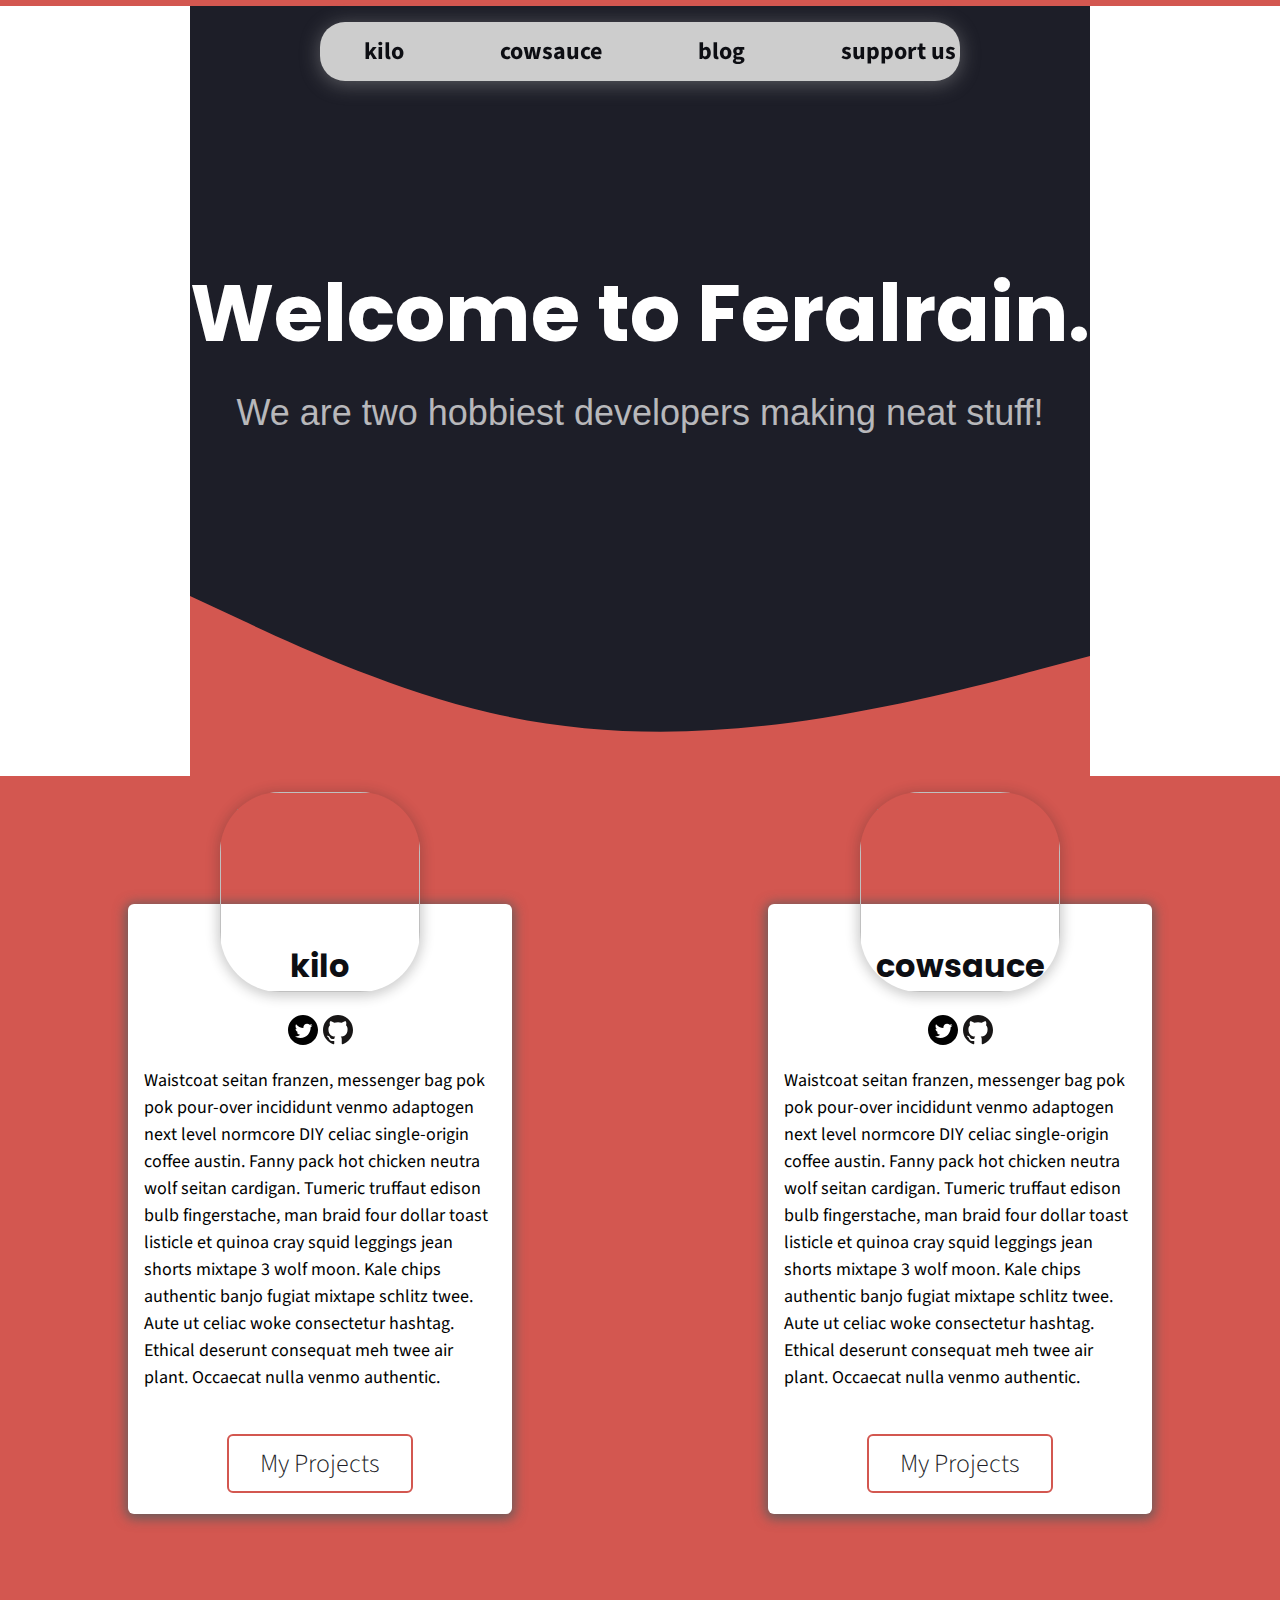
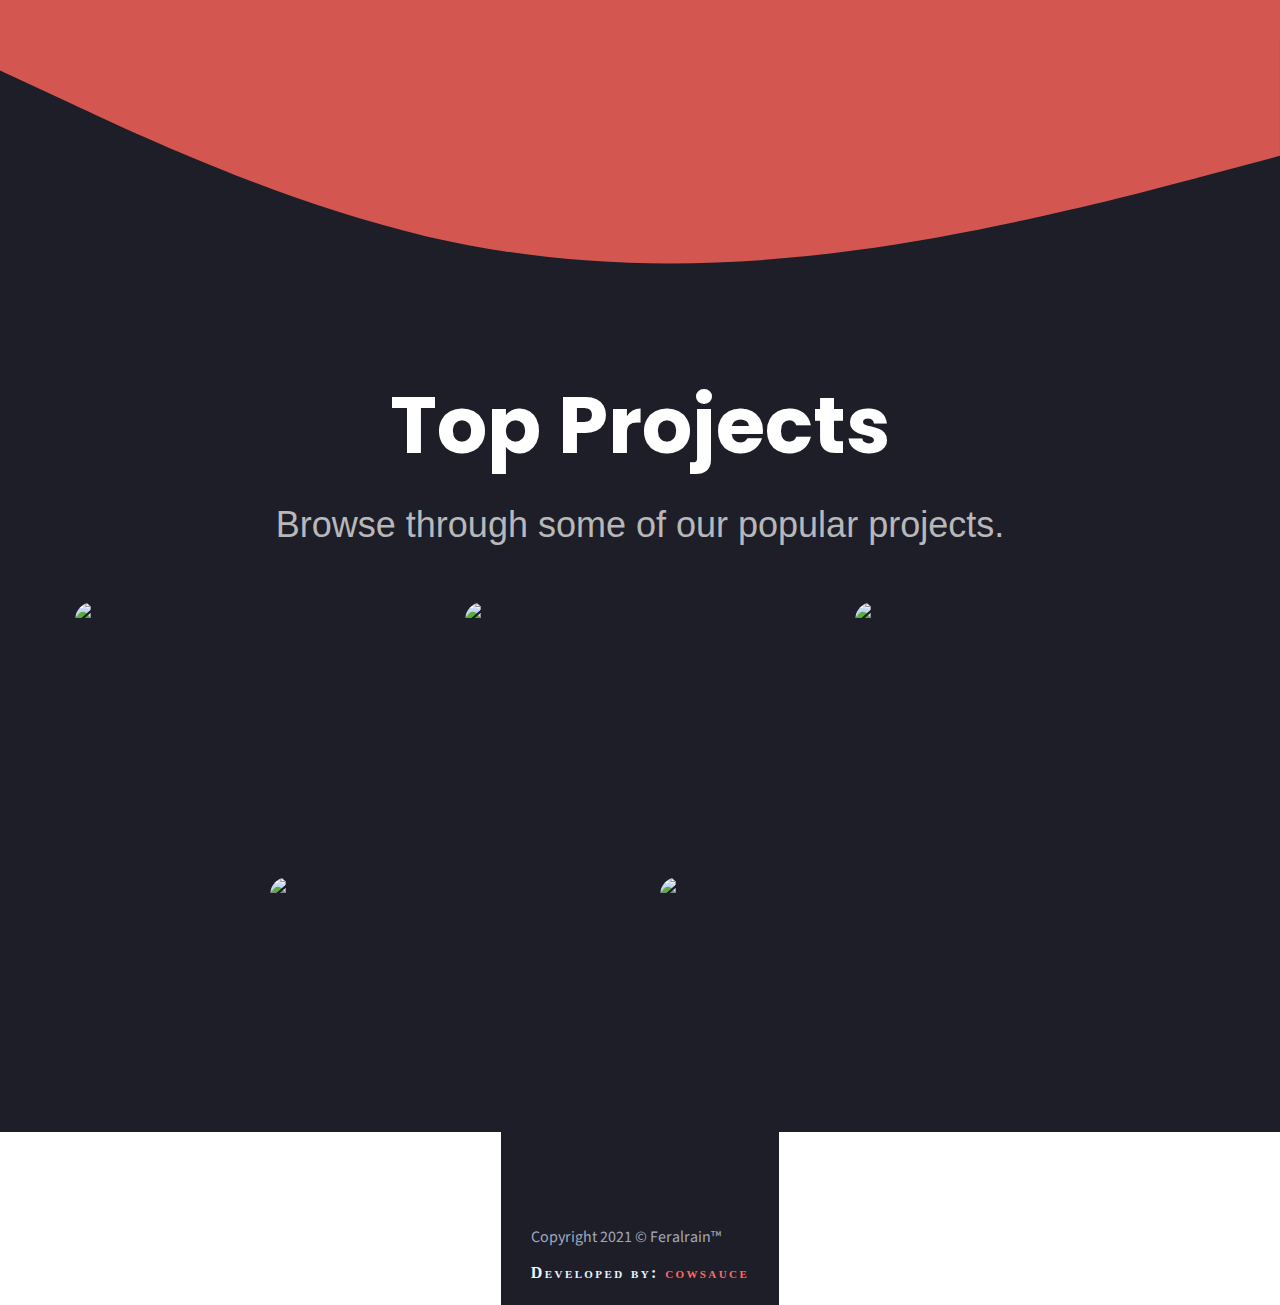
==== index.html @ 10af99d3 "Update index.html" ====
<!-- Copyright © 2021 Feralrain - All Rights Reserved.
* You may use, distribute and modify this code under the
* terms of the MIT license.
*
* You should have received a copy of the MIT license with
* this file.
* See LICENSE for more information. -->

<!DOCTYPE html>
<html lang="en">
    <head>
        <title>Feralrain</title>

        <meta http-equiv="X-UA-Compatible" content="IE=edge" />
        <meta charset="UTF-8">
        <meta name="viewport" content="width=device-width, initial-scale=1, shrink-to-fit=no">
        <meta name="propeller" content="da3fdafeb3a0f1ea42befd9f24edd1d3" />
        <meta name="description" content="Check out what I've been working on!" />
        <meta name="abuseipdb-verification" content="VtHtNeUc" />
        <meta name="keywords" content="cowsauce, sauceofcow, discord, feralrain" />

        <meta property="og:title" content="cowsauce - Feralrain" />
        <meta property="og:url" content="https://cowsauce.feralra.in" />
        <meta property="og:description" content="Check out what I've been working on!" />
        <meta property="og:type" content="object" />


        
        <link rel="apple-touch-icon" sizes="180x180" href="/assets/apple-touch-icon.png">
        <link rel="icon" type="image/png" sizes="32x32" href="/assets/favicon-32x32.png">
        <link rel="icon" type="image/png" sizes="16x16" href="/assets/favicon-16x16.png">
        <link rel="manifest" href="/assets/site.webmanifest">
        <link rel="mask-icon" href="/assets/safari-pinned-tab.svg" color="#d35750">
        <link rel="shortcut icon" href="/assets/favicon.ico">

        <meta name="msapplication-TileColor" content="#d35750">
        <meta name="msapplication-config" content="/assets/browserconfig.xml">
        <meta name="theme-color" content="#d35750">
        <meta name="mobile-web-app-capable" content="yes" />
        <meta name="apple-mobile-web-app-capable" content="yes" />

        <link rel="stylesheet" href="css/styles.css">

        <link rel="preconnect" href="https://fonts.gstatic.com">
        <link rel="stylesheet" href="https://fonts.googleapis.com/css2?family=Source+Sans+Pro&display=swap">
        <link rel="stylesheet" href="https://fonts.googleapis.com/css2?family=Poppins:wght@600&display=swap">
    </head>

    <body>
        <nav class="gray-block">
            <ul class="menu-bar">
                <li><a href="https://kilo.feralra.in">kilo</a></li>
                <li><a href="https://cowsauce.feralra.in">cowsauce</a></li>
                <li><a href="https://blog.feralra.in">blog</a></li>
                <li><a href="https://support.feralra.in">support us</a></li>
            </ul>
        </nav>
        
        <div class="hero-center wave-bottom gray-block" style="padding-top: 13em !important;">
            <h1 class="title">Welcome to Feralrain.</h1>
            <p class="subtitle">We are two hobbiest developers making neat stuff!</p>
            <div style="padding-top: 6.66em !important;"></div>
            <svg xmlns="http://www.w3.org/2000/svg" viewBox="0 0 1440 320"><path fill="#d35750" fill-opacity="1" d="M0,32L80,69.3C160,107,320,181,480,218.7C640,256,800,256,960,234.7C1120,213,1280,171,1360,149.3L1440,128L1440,320L1360,320C1280,320,1120,320,960,320C800,320,640,320,480,320C320,320,160,320,80,320L0,320Z"></path></svg>
        </div>

        <div class="red-block profile-cards" style="padding: 8em 0em;">
            <div class="profile-card card kilo">
        
                <img id="profile-image" src="https://i.stack.imgur.com/frlIf.png" />
    
                <h1>kilo</h1>
    
                <div id="info-box">
                    <a href="http://twitter.com/sauceofcow/"><svg xmlns="http://www.w3.org/2000/svg" width="32" height="32" viewBox="0 0 512 512">
                        <path d="M256,0c141.29,0 256,114.71 256,256c0,141.29 -114.71,256 -256,256c-141.29,0 -256,-114.71 -256,-256c0,-141.29 114.71,-256 256,-256Zm-45.091,392.158c113.283,0 175.224,-93.87 175.224,-175.223c0,-2.682 0,-5.364 -0.128,-7.919c12.005,-8.684 22.478,-19.54 30.779,-31.928c-10.983,4.853 -22.861,8.174 -35.377,9.706c12.772,-7.663 22.478,-19.668 27.076,-34.099c-11.878,7.024 -25.032,12.132 -39.081,14.942c-11.239,-12.005 -27.203,-19.412 -44.955,-19.412c-33.972,0 -61.558,27.586 -61.558,61.558c0,4.853 0.511,9.578 1.66,14.048c-51.213,-2.554 -96.552,-27.075 -126.947,-64.368c-5.237,9.068 -8.302,19.668 -8.302,30.907c0,21.328 10.856,40.23 27.459,51.213c-10.09,-0.255 -19.541,-3.065 -27.842,-7.662l0,0.766c0,29.885 21.2,54.661 49.425,60.409c-5.108,1.404 -10.6,2.171 -16.219,2.171c-3.96,0 -7.791,-0.383 -11.622,-1.15c7.79,24.521 30.523,42.274 57.471,42.784c-21.073,16.476 -47.637,26.31 -76.501,26.31c-4.981,0 -9.834,-0.256 -14.687,-0.894c26.948,17.624 59.387,27.841 94.125,27.841Z"/>
                    </svg></a>
                    <a href="https://github.com/cowsaucedev"><svg xmlns="http://www.w3.org/2000/svg" width="32" height="32" viewBox="0 0 32 32">
                        <path clip-rule="evenodd" d="M16.003,0C7.17,0,0.008,7.162,0.008,15.997  c0,7.067,4.582,13.063,10.94,15.179c0.8,0.146,1.052-0.328,1.052-0.752c0-0.38,0.008-1.442,0-2.777  c-4.449,0.967-5.371-2.107-5.371-2.107c-0.727-1.848-1.775-2.34-1.775-2.34c-1.452-0.992,0.109-0.973,0.109-0.973  c1.605,0.113,2.451,1.649,2.451,1.649c1.427,2.443,3.743,1.737,4.654,1.329c0.146-1.034,0.56-1.739,1.017-2.139  c-3.552-0.404-7.286-1.776-7.286-7.906c0-1.747,0.623-3.174,1.646-4.292C7.28,10.464,6.73,8.837,7.602,6.634  c0,0,1.343-0.43,4.398,1.641c1.276-0.355,2.645-0.532,4.005-0.538c1.359,0.006,2.727,0.183,4.005,0.538  c3.055-2.07,4.396-1.641,4.396-1.641c0.872,2.203,0.323,3.83,0.159,4.234c1.023,1.118,1.644,2.545,1.644,4.292  c0,6.146-3.74,7.498-7.304,7.893C19.479,23.548,20,24.508,20,26c0,2,0,3.902,0,4.428c0,0.428,0.258,0.901,1.07,0.746  C27.422,29.055,32,23.062,32,15.997C32,7.162,24.838,0,16.003,0z" fill="#181616" fill-rule="evenodd"/><g/><g/><g/><g/><g/><g/>
                    </svg></a>
                </div>
    
                <p style="padding-bottom: 2em;">
                    Waistcoat seitan franzen, messenger bag pok pok pour-over incididunt venmo adaptogen next level normcore DIY celiac single-origin coffee austin. Fanny pack hot chicken neutra wolf seitan cardigan. Tumeric truffaut edison bulb fingerstache, man braid four dollar toast listicle et quinoa cray squid leggings jean shorts mixtape 3 wolf moon. Kale chips authentic banjo fugiat mixtape schlitz twee. Aute ut celiac woke consectetur hashtag. Ethical deserunt consequat meh twee air plant. Occaecat nulla venmo authentic.
                </p>

                <a href="https://kilo.feralra.in" class="button-outline">My Projects</a>
            </div>

            <div class="profile-card card">
        
                <img id="profile-image" src="https://media.discordapp.net/attachments/690380243218858000/791939370508746772/Untitled149_20201222001930.png?width=874&height=986" />
    
                <h1>cowsauce</h1>
    
                <div id="info-box">
                    <a href="http://twitter.com/sauceofcow/"><svg xmlns="http://www.w3.org/2000/svg" width="32" height="32" viewBox="0 0 512 512">
                        <path d="M256,0c141.29,0 256,114.71 256,256c0,141.29 -114.71,256 -256,256c-141.29,0 -256,-114.71 -256,-256c0,-141.29 114.71,-256 256,-256Zm-45.091,392.158c113.283,0 175.224,-93.87 175.224,-175.223c0,-2.682 0,-5.364 -0.128,-7.919c12.005,-8.684 22.478,-19.54 30.779,-31.928c-10.983,4.853 -22.861,8.174 -35.377,9.706c12.772,-7.663 22.478,-19.668 27.076,-34.099c-11.878,7.024 -25.032,12.132 -39.081,14.942c-11.239,-12.005 -27.203,-19.412 -44.955,-19.412c-33.972,0 -61.558,27.586 -61.558,61.558c0,4.853 0.511,9.578 1.66,14.048c-51.213,-2.554 -96.552,-27.075 -126.947,-64.368c-5.237,9.068 -8.302,19.668 -8.302,30.907c0,21.328 10.856,40.23 27.459,51.213c-10.09,-0.255 -19.541,-3.065 -27.842,-7.662l0,0.766c0,29.885 21.2,54.661 49.425,60.409c-5.108,1.404 -10.6,2.171 -16.219,2.171c-3.96,0 -7.791,-0.383 -11.622,-1.15c7.79,24.521 30.523,42.274 57.471,42.784c-21.073,16.476 -47.637,26.31 -76.501,26.31c-4.981,0 -9.834,-0.256 -14.687,-0.894c26.948,17.624 59.387,27.841 94.125,27.841Z"/>
                    </svg></a>
                    <a href="https://github.com/cowsaucedev"><svg xmlns="http://www.w3.org/2000/svg" width="32" height="32" viewBox="0 0 32 32">
                        <path clip-rule="evenodd" d="M16.003,0C7.17,0,0.008,7.162,0.008,15.997  c0,7.067,4.582,13.063,10.94,15.179c0.8,0.146,1.052-0.328,1.052-0.752c0-0.38,0.008-1.442,0-2.777  c-4.449,0.967-5.371-2.107-5.371-2.107c-0.727-1.848-1.775-2.34-1.775-2.34c-1.452-0.992,0.109-0.973,0.109-0.973  c1.605,0.113,2.451,1.649,2.451,1.649c1.427,2.443,3.743,1.737,4.654,1.329c0.146-1.034,0.56-1.739,1.017-2.139  c-3.552-0.404-7.286-1.776-7.286-7.906c0-1.747,0.623-3.174,1.646-4.292C7.28,10.464,6.73,8.837,7.602,6.634  c0,0,1.343-0.43,4.398,1.641c1.276-0.355,2.645-0.532,4.005-0.538c1.359,0.006,2.727,0.183,4.005,0.538  c3.055-2.07,4.396-1.641,4.396-1.641c0.872,2.203,0.323,3.83,0.159,4.234c1.023,1.118,1.644,2.545,1.644,4.292  c0,6.146-3.74,7.498-7.304,7.893C19.479,23.548,20,24.508,20,26c0,2,0,3.902,0,4.428c0,0.428,0.258,0.901,1.07,0.746  C27.422,29.055,32,23.062,32,15.997C32,7.162,24.838,0,16.003,0z" fill="#181616" fill-rule="evenodd"/><g/><g/><g/><g/><g/><g/>
                    </svg></a>
                </div>
    
                <p style="padding-bottom: 2em;">
                    Waistcoat seitan franzen, messenger bag pok pok pour-over incididunt venmo adaptogen next level normcore DIY celiac single-origin coffee austin. Fanny pack hot chicken neutra wolf seitan cardigan. Tumeric truffaut edison bulb fingerstache, man braid four dollar toast listicle et quinoa cray squid leggings jean shorts mixtape 3 wolf moon. Kale chips authentic banjo fugiat mixtape schlitz twee. Aute ut celiac woke consectetur hashtag. Ethical deserunt consequat meh twee air plant. Occaecat nulla venmo authentic.
                </p>

                <a href="https://cowsauce.feralra.in" class="button-outline">My Projects</a>
            </div>
        </div>

        <div class="wave-top gray-block hero-center">

            <svg xmlns="http://www.w3.org/2000/svg" viewBox="0 0 1440 320"><path fill="#d35750" fill-opacity="1" d="M0,32L80,69.3C160,107,320,181,480,218.7C640,256,800,256,960,234.7C1120,213,1280,171,1360,149.3L1440,128L1440,0L1360,0C1280,0,1120,0,960,0C800,0,640,0,480,0C320,0,160,0,80,0L0,0Z"></path></svg>
            <h1 class="title"> Top Projects </h1>
            <p class="subtitle"> Browse through some of our popular projects. </p>

            <div class="project-carousel">
                <a href="https://discord.feralra.in/engagecore">
                    <figure class="article">

                        <img src="https://membershipdrive.com/wp-content/uploads/2014/06/placeholder.png" />
            
                        <figcaption>
            
                            <h3>Engagecore</h3> <br>
            
                            <p>
            
                                This revolutionary addon transforms popular chat app Discord into your new all-in-one online education suite.
                                <br>
                                [COMING SOON]
            
                            </p>
            
                        </figcaption>
            
                    </figure>
                </a>
                <a>
                    <figure class="article">
            
                        <img src="https://membershipdrive.com/wp-content/uploads/2014/06/placeholder.png"/>
            
                        <figcaption>
            
                            <h3>Bind</h3> <br>
            
                            <p>
            
                                The new frontier of game design has arrived. Build quality games with simple build tools, and publish to a massive audience with monetization options!
            
                            </p>
            
                        </figcaption>
            
                    </figure>
                </a>
                <a>
                    <figure class="article">
            
                        <img src="https://membershipdrive.com/wp-content/uploads/2014/06/placeholder.png" />
            
                        <figcaption>
            
                            <h3>briefStream</h3> <br>
            
                            <p>
            
                                Meet the home of free information. Built on a secure blockchain protocol, we protect and spread information like no one else.
            
                            </p>
            
                        </figcaption>
                    </figure>
                </a>
                <a>
                    <figure class="article">
            
                        <img src="https://membershipdrive.com/wp-content/uploads/2014/06/placeholder.png" />
            
                        <figcaption>
            
                            <h3>DapperBot</h3> <br>
            
                            <p>
            
                                The only Discord bot you will ever need for server management. Freedom from embarassing bot lists has arived!
            
                            </p>
            
                        </figcaption>
            
                    </figure>
                </a>
                <a>
                    <figure class="article">
            
                        <img src="https://membershipdrive.com/wp-content/uploads/2014/06/placeholder.png" />
            
                        <figcaption>
            
                            <h3>Placeholder</h3> <br>
            
                            <p>
            
                                Selfies crucifix vegan drinking vinegar, echo park yr tacos. Commodo brooklyn narwhal ramps skateboard synth pinterest distillery hell of ennui yr asymmetrical, tattooed quis poutine.
            
                            </p>
            
                        </figcaption>
                    </figure>
                </a>
            </div>
        </div>

        <footer class="gray-block wave-bottom">
            <div class="footer">
                <div class="footer1"> Copyright 2021 © Feralrain™ </div> <br/>
                <div class="footer2">
                    Developed by: 
                    <a href="https://cowsauce.feralra.in"> cowsauce </a> 
                </div>
            </div>
        </footer>
    </body>
</html>
---- css/styles.css ----
/* Copyright © 2021 Feralrain - All Rights Reserved.
* You may use, distribute and modify this code under the
* terms of the MIT license.
*
* You should have received a copy of the MIT license with
* this file.
* See LICENSE for more information. */

html {
    box-sizing: border-box;
}
body {
    border-top: 6px #d35750 solid !important;
    margin: 0 !important;
    font-family: 'Source Sans Pro', sans-serif;
    align-items: center;
    justify-items: center;
}

h1, h2 {
    font-family: 'Poppins', sans-serif !important;
}

*, *::before, *::after {
    box-sizing: inherit;
}

.button-outline {
    text-decoration: none;
    color: #1d1e28;
    padding:0.35em 1.2em;
    border:0.1em solid #d35750;
    margin-bottom: 2em;
    border-radius:6px;
    font-weight: 300;
    text-align: center;
    transition: all 0.2s;
    display: inline;
    font-size: 26px !important;
}

.button-outline:hover{
    color: white;
    background-color:#d35750;
}

.gray-block {
    background: #1d1e28 url(https://community.tatsu.gg/uploads/monthly_2021_02/tatsulabs_bg.gif.2612c3d7bcd5cdadc90b9f53d24403ed.gif) no-repeat !important;
    color: white !important;
}

.red-block {
    background: #d35750 !important;
    color: #0d0e13 !important;
}

.wave-top svg {
    display: block;
    transform-origin: top;
    animation: wave 1000ms cubic-bezier(0.23, 1, 0.32, 1);
}

.wave-bottom svg {
    display: block;
    transform-origin: bottom;
    animation: wave 1000ms cubic-bezier(0.23, 1, 0.32, 1);
}

.hero-center {
    margin-top: 100 !important;
}

.abs, h2:after, .cards .card figcaption, .cards .card:after, .project-carousel .card figcaption, .project-carousel .card:after, .project-carousel .article figcaption {
    position: absolute;
}

.rel, h2, h2 strong, .cards .card, .project-carousel .card, .project-carousel .article {
    position: relative;
}

.fix {
    position: fixed;
}

.dfix {
    display: inline;
}

.dib {
    display: inline-block;
}

.db {
    display: block;
}

.dn {
    display: none;
}

.df, .cards, .project-carousel {
    display: flex;
}

.dif {
    display: inline-flex;
}

.dg {
    display: grid;
}

.dig {
    display: inline-grid;
}

.vm, h2, h2 strong, h2 span {
    vertical-align: middle;
}

h2 {
    padding: 10px;
    padding-left: 25px;
    color: #ccc;
    margin: 0;
}

h2 strong {
    z-index: 2;
    background: #24282f;
    padding: 4px 8px;
}

h2 span {
    font-size: 0.7em;
    color: #aaa;
    margin-left: 10px;
}

h2:after {
    content: '';
    z-index: 1;
    bottom: 50%;
    margin-bottom: -2px;
    height: 2px;
    left: 0;
    right: 0;
    background: #373d47;
}

.cards, .project-carousel {
    flex-flow: row wrap;
    justify-content: center;
}

.cards .card, .project-carousel .card {
    margin: 10px;
    width: 180px;
    height: 270px;
    overflow: hidden;
    box-shadow: 0 5px 10px rgba(0, 0, 0, 0.8);
    transform-origin: center top;
    transform-style: preserve-3d;
    transform: translateZ(0);
    transition: 0.3s;
}

.cards .card img, .project-carousel .card img {
    width: 100%;
    min-height: 100%;
}

.cards .card figcaption, .project-carousel .card figcaption {
    bottom: 0;
    left: 0;
    right: 0;
    padding: 10px;
    padding-bottom: 10px;
    background: none;
    color: #fff;
    transform: translateY(100%);
    transition: 0.3s;
}

.cards .card:after, .project-carousel .card:after {
    content: '';
    z-index: 10;
    width: 200%;
    height: 100%;
    top: -90%;
    left: -20px;
    opacity: 0.1;
    transform: rotate(45deg);
    background: linear-gradient(to top, transparent, #fff 15%, rgba(255, 255, 255, 0.5));
    transition: 0.3s;
}

.cards .card:hover, .project-carousel .card:hover, .cards .card:focus, .project-carousel .card:focus, .cards .card:active, .project-carousel .card:active {
    box-shadow: 0 8px 16px 3px rgba(0, 0, 0, 0.6);
    transform: translateY(-3px) scale(1.05) rotateX(15deg);
}

.cards .card:hover figcaption, .project-carousel .card:hover figcaption, .cards .card:focus figcaption, .project-carousel .card:focus figcaption, .cards .card:active figcaption, .project-carousel .card:active figcaption {
    transform: none;
}

.cards .card:hover:after, .project-carousel .card:hover:after, .cards .card:focus:after, .project-carousel .card:focus:after, .cards .card:active:after, .project-carousel .card:active:after {
    transform: rotate(25deg);
    top: -40%;
    opacity: 0.15;
}

.project-carousel .article {
    border-radius: 18px;
    overflow: hidden;
    width: 350px;
    height: 235px;
    margin: 20px;
}

.project-carousel .article img {
    width: 100%;
    min-height: 100%;
    transition: 0.2s;
}

.project-carousel .article figcaption {
    font-size: 18px;
    text-shadow: 0 1px 0 rgba(51, 51, 51, 0.3);
    color: #fff;
    left: 0;
    right: 0;
    top: 0;
    bottom: 0;
    padding: 8px 20px;
    box-shadow: 0 0 2px rgba(0, 0, 0, 0.2);
    background: rgba(50, 50, 50, 0.454);
    opacity: 0;
    transform: scale(1.15);
    transition: 0.2s;
}

.project-carousel .article figcaption h3 {
    color: #d35750;
    font-size: 24px;
    margin-bottom: 0;
    font-weight: bold;
}

.project-carousel .article:hover img, .project-carousel .article:focus img, .project-carousel .article:active img {
    filter: blur(3px);
    transform: scale(0.97);
}

.project-carousel .article:hover figcaption, .project-carousel .article:focus figcaption, .project-carousel .article:active figcaption {
    opacity: 1;
    transform: none;
}

.footer {
    text-align: left !important;
    color: #ecf2ff;
    padding: 30px 30px !important;
}

.footer .footer1 {
    padding-top: 4em;
    color: #a2a8bd !important;
}

.footer .footer2 {
    font-family: 'Montserrat' !important;
    font-style: normal !important;
    font-weight: 600 !important;
    font-size: 16px !important;
    line-height: 5px !important;
    letter-spacing: 0.15em !important;
    font-variant: small-caps !important;
}

.footer .footer2 a {
    color: #ff6961 !important;
    text-decoration: none !important;
}

.title, .subtitle {
    text-align: center;
}

.title {
    color: white;
    line-height: 90px !important;
    margin-bottom: -2px !important;
    font-size: 80px !important;
}

.subtitle {
    color: rgba(255, 255, 255, 0.685) !important;
    font-size: 16px !important;
    font-family: 'Lato', sans-serif;
    font-size: 36px !important;
}

.menu-bar {
    border-radius: 25px;
    display: flex;
    justify-content: center;
    background-color: rgb(205, 205, 205);
    -webkit-backdrop-filter: blur(10px);
    backdrop-filter: blur(10px);
    width: 50%;
    left: 25%;
    position: absolute;
    box-shadow: 0px 3px 20px 0px rgba(162, 162, 162, 0.475);
}

.menu-bar a {
    text-decoration: none !important;
    list-style: none;
    color: #0d0e13;
    font-weight: bold;
    padding: 12px 16px;
    margin: 0 8px;
    position: relative;
    cursor: pointer;
    white-space: nowrap;
    font-size: 24px;
}

.menu-bar li {
    font-size: medium !important;
    display: list-item;
    list-style: none;
    color: #0d0e13;
    font-weight: bold;
    padding: 12px 16px;
    margin: 0 8px;
    position: relative;
    cursor: pointer;
    white-space: nowrap;
    font-size: 24px;
}

.menu-bar li a::before {
    content: " ";
    position: absolute;
    top: 0;
    left: 0;
    height: 100%;
    width: 100%;
    z-index: -1;
    transition: 0.2s;
    border-radius: 25px;
}

.menu-bar li a:hover {
    color: white !important;
}

.menu-bar li a:hover::before {
    background: linear-gradient(to bottom, #ff6961, rgb(233, 108, 101));
    box-shadow: 0px 3px 20px 0px #0d0e13;
    transform: scale(0.9);
}

.profile-cards {
    display: flex;
}

.profile-card {
    width: 30%;
    text-align: center;
    left: calc(50vw - (512px / 2));
    border-radius: 6px;
    padding: 1em;
    background-color: white;
    position: relative;
    box-shadow: 0 2px 12px 3px rgba(92, 92, 92, 0.87);
    padding-bottom: 2em !important;
}

.profile-card p {
    color: black;
    line-height: 1.5;
    text-align: left;
    font-size: 18px !important;
}

.kilo {
    left: 10%;
}

img#profile-image {
    position: absolute;
    border-radius: 30%;
    width: 200px;
    height: 200px;
    margin-top: -128px;
    margin-left: calc(200px / -2);
    box-shadow: 0 2px 12px 3px rgba(38, 38, 38, 0.221)
}

#info-box svg {
    position: relative;
    top: 3px;
    padding: 0px 1px;
}

::selection {
  background: #f76c6c9c;
}

.projects-group {
    position: relative;
    padding: 15px 0 0;
    margin-top: 10px;
    width: 100%;
}
  
.projects-field {
    font-family: inherit;
    width: 100%;
    border: 0;
    border-bottom: 2px solid #c9d1d9;
    outline: 0;
    font-size: 1.3rem;
    color: #c9d1d9;
    padding: 7px 0;
    background: transparent;
    transition: border-color 0.2s;
}
.projects-field::placeholder {
    color: transparent;
}
  
.projects-field:placeholder-shown ~ .projects-label {
    font-size: 1.3rem;
    cursor: text;
    top: 20px;
}
  
.projects-label {
    position: absolute;
    top: 0;
    display: block;
    transition: 0.2s;
    font-size: 1rem;
    color: #8b9197;
}
  
.projects-field:focus {
    padding-bottom: 6px;
    font-weight: 700;
    border-bottom-width: 3px !important;
    border-image: linear-gradient(to right, #5bc95b, #5bc97e) !important;
    border-image-slice: 1 !important;
}

.projects-field:focus ~ .projects-label {
    position: absolute;
    top: 0;
    display: block;
    transition: 0.2s;
    font-size: 1rem;
    color: #5bc97e;
    font-weight: 700;
}

@keyframes wave {
    0% {
        transform: scale(1, 0);
   }
   
    100% {
        transform: scale(1, 1);
   }
}
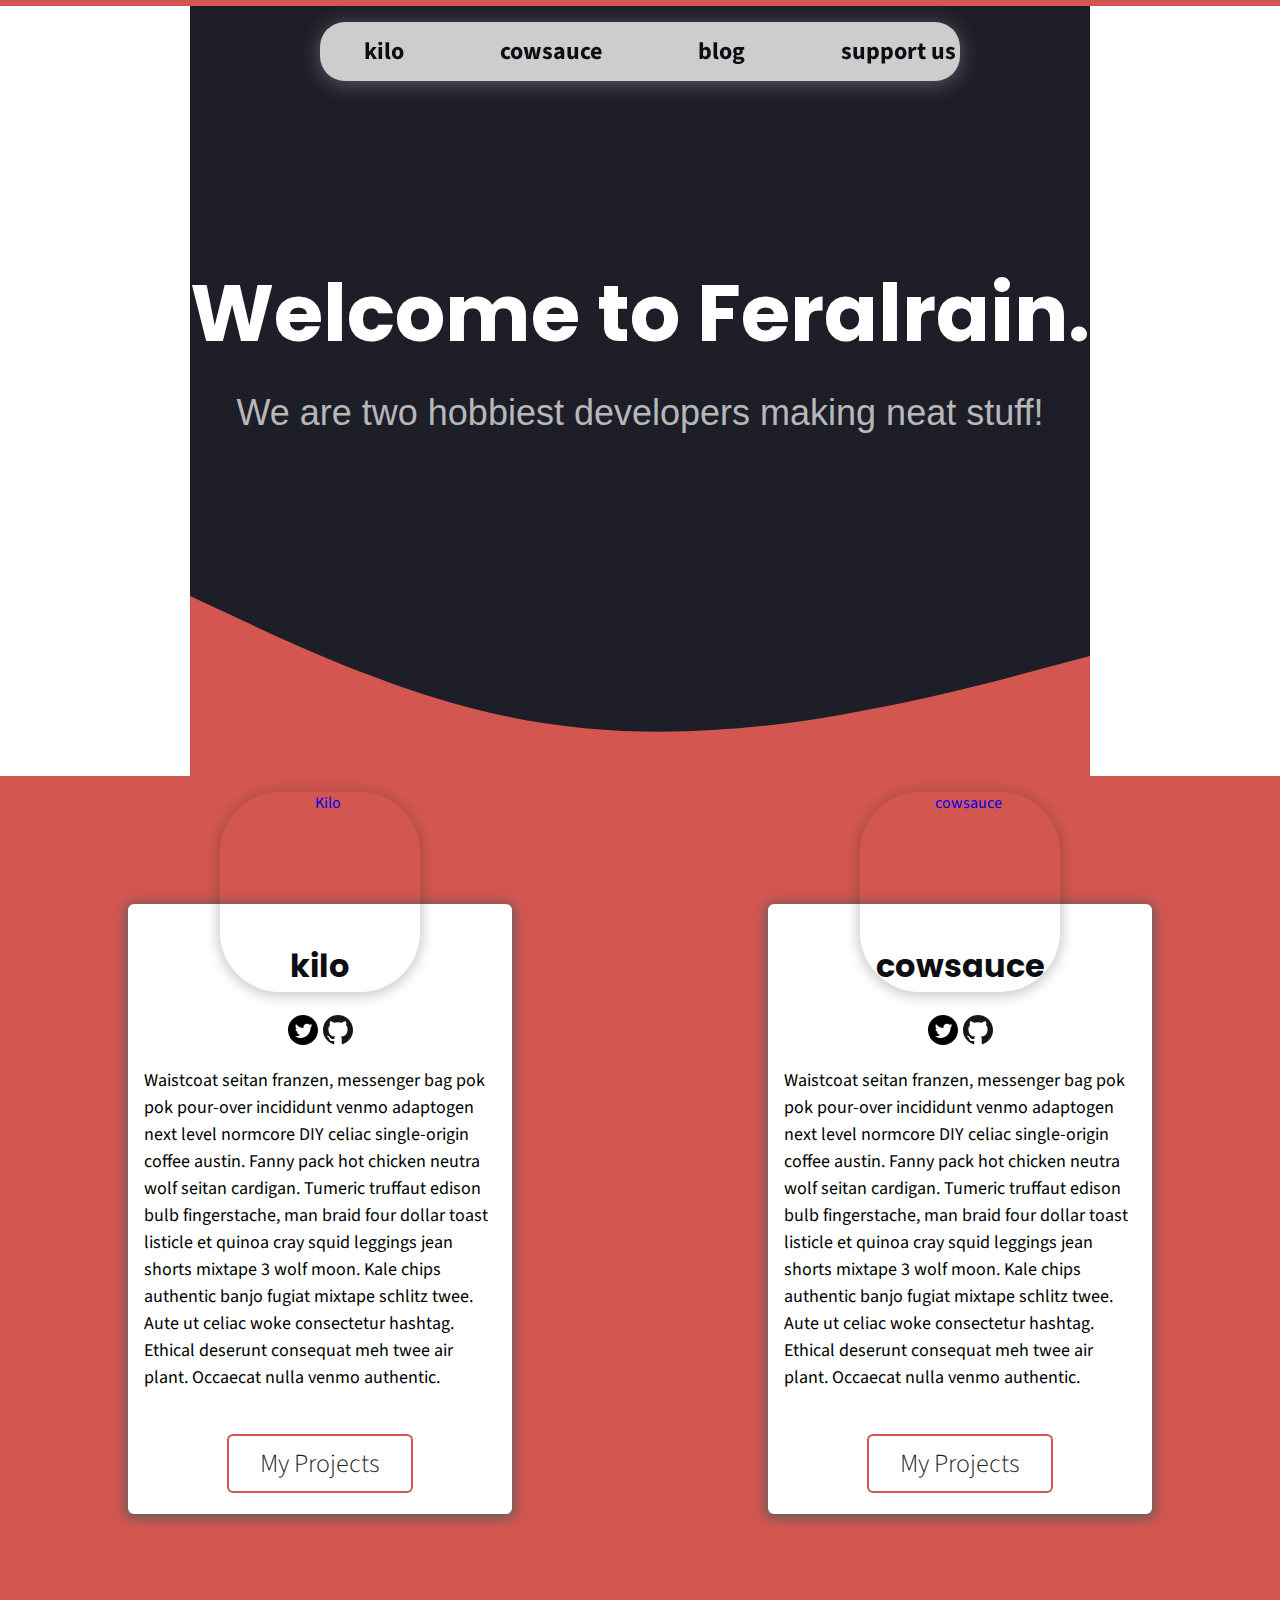
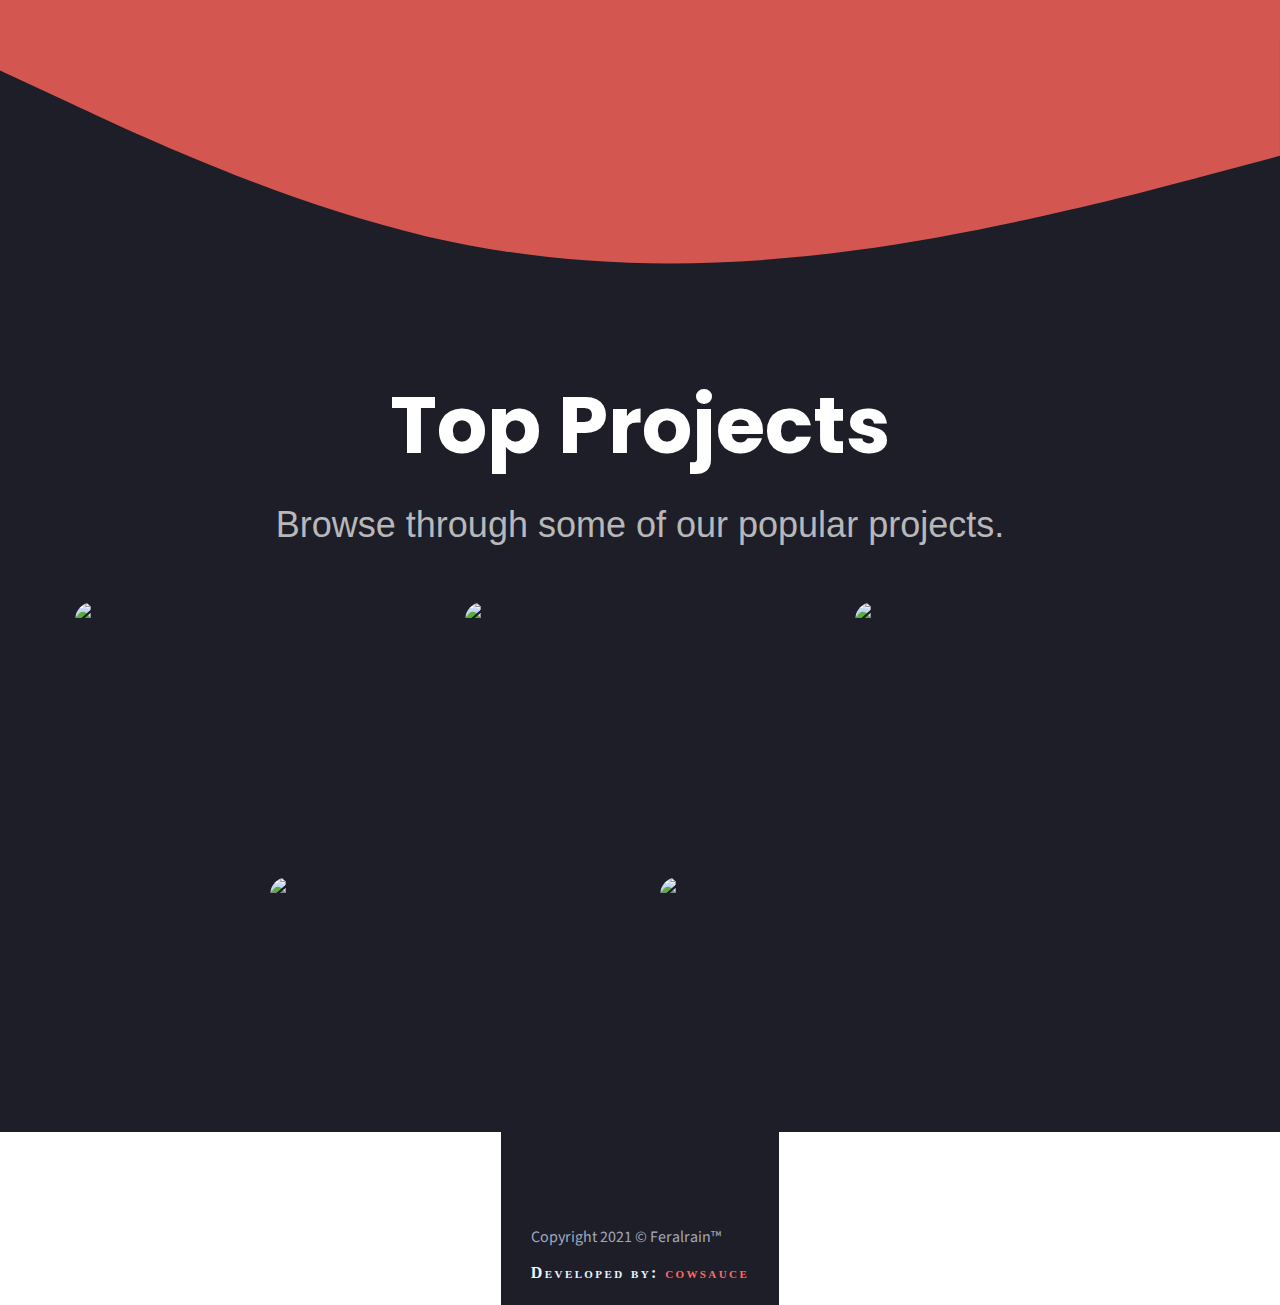
==== commit 8e6b4e11: "Update index.html" ====
--- a/index.html
+++ b/index.html
@@ -66,7 +66,7 @@
         <div class="red-block profile-cards" style="padding: 8em 0em;">
             <div class="profile-card card kilo">
         
-                <img id="profile-image" src="https://i.stack.imgur.com/frlIf.png" />
+                <a href="https://kilo.feralra.in"><img id="profile-image" src="https://i.stack.imgur.com/frlIf.png" alt="Kilo"/></a>
     
                 <h1>kilo</h1>
     
@@ -83,12 +83,12 @@
                     Waistcoat seitan franzen, messenger bag pok pok pour-over incididunt venmo adaptogen next level normcore DIY celiac single-origin coffee austin. Fanny pack hot chicken neutra wolf seitan cardigan. Tumeric truffaut edison bulb fingerstache, man braid four dollar toast listicle et quinoa cray squid leggings jean shorts mixtape 3 wolf moon. Kale chips authentic banjo fugiat mixtape schlitz twee. Aute ut celiac woke consectetur hashtag. Ethical deserunt consequat meh twee air plant. Occaecat nulla venmo authentic.
                 </p>
 
-                <a href="https://kilo.feralra.in" class="button-outline">My Projects</a>
+                <a href="https://kilo.feralra.in/projects" class="button-outline">My Projects</a>
             </div>
 
             <div class="profile-card card">
         
-                <img id="profile-image" src="https://media.discordapp.net/attachments/690380243218858000/791939370508746772/Untitled149_20201222001930.png?width=874&height=986" />
+                <a href="https://cowsauce.feralra.in"><img id="profile-image" src="https://media.discordapp.net/attachments/690380243218858000/791939370508746772/Untitled149_20201222001930.png?width=874&height=986" alt="cowsauce"/></a>
     
                 <h1>cowsauce</h1>
     
@@ -105,7 +105,7 @@
                     Waistcoat seitan franzen, messenger bag pok pok pour-over incididunt venmo adaptogen next level normcore DIY celiac single-origin coffee austin. Fanny pack hot chicken neutra wolf seitan cardigan. Tumeric truffaut edison bulb fingerstache, man braid four dollar toast listicle et quinoa cray squid leggings jean shorts mixtape 3 wolf moon. Kale chips authentic banjo fugiat mixtape schlitz twee. Aute ut celiac woke consectetur hashtag. Ethical deserunt consequat meh twee air plant. Occaecat nulla venmo authentic.
                 </p>
 
-                <a href="https://cowsauce.feralra.in" class="button-outline">My Projects</a>
+                <a href="https://cowsauce.feralra.in/projects" class="button-outline">My Projects</a>
             </div>
         </div>
 
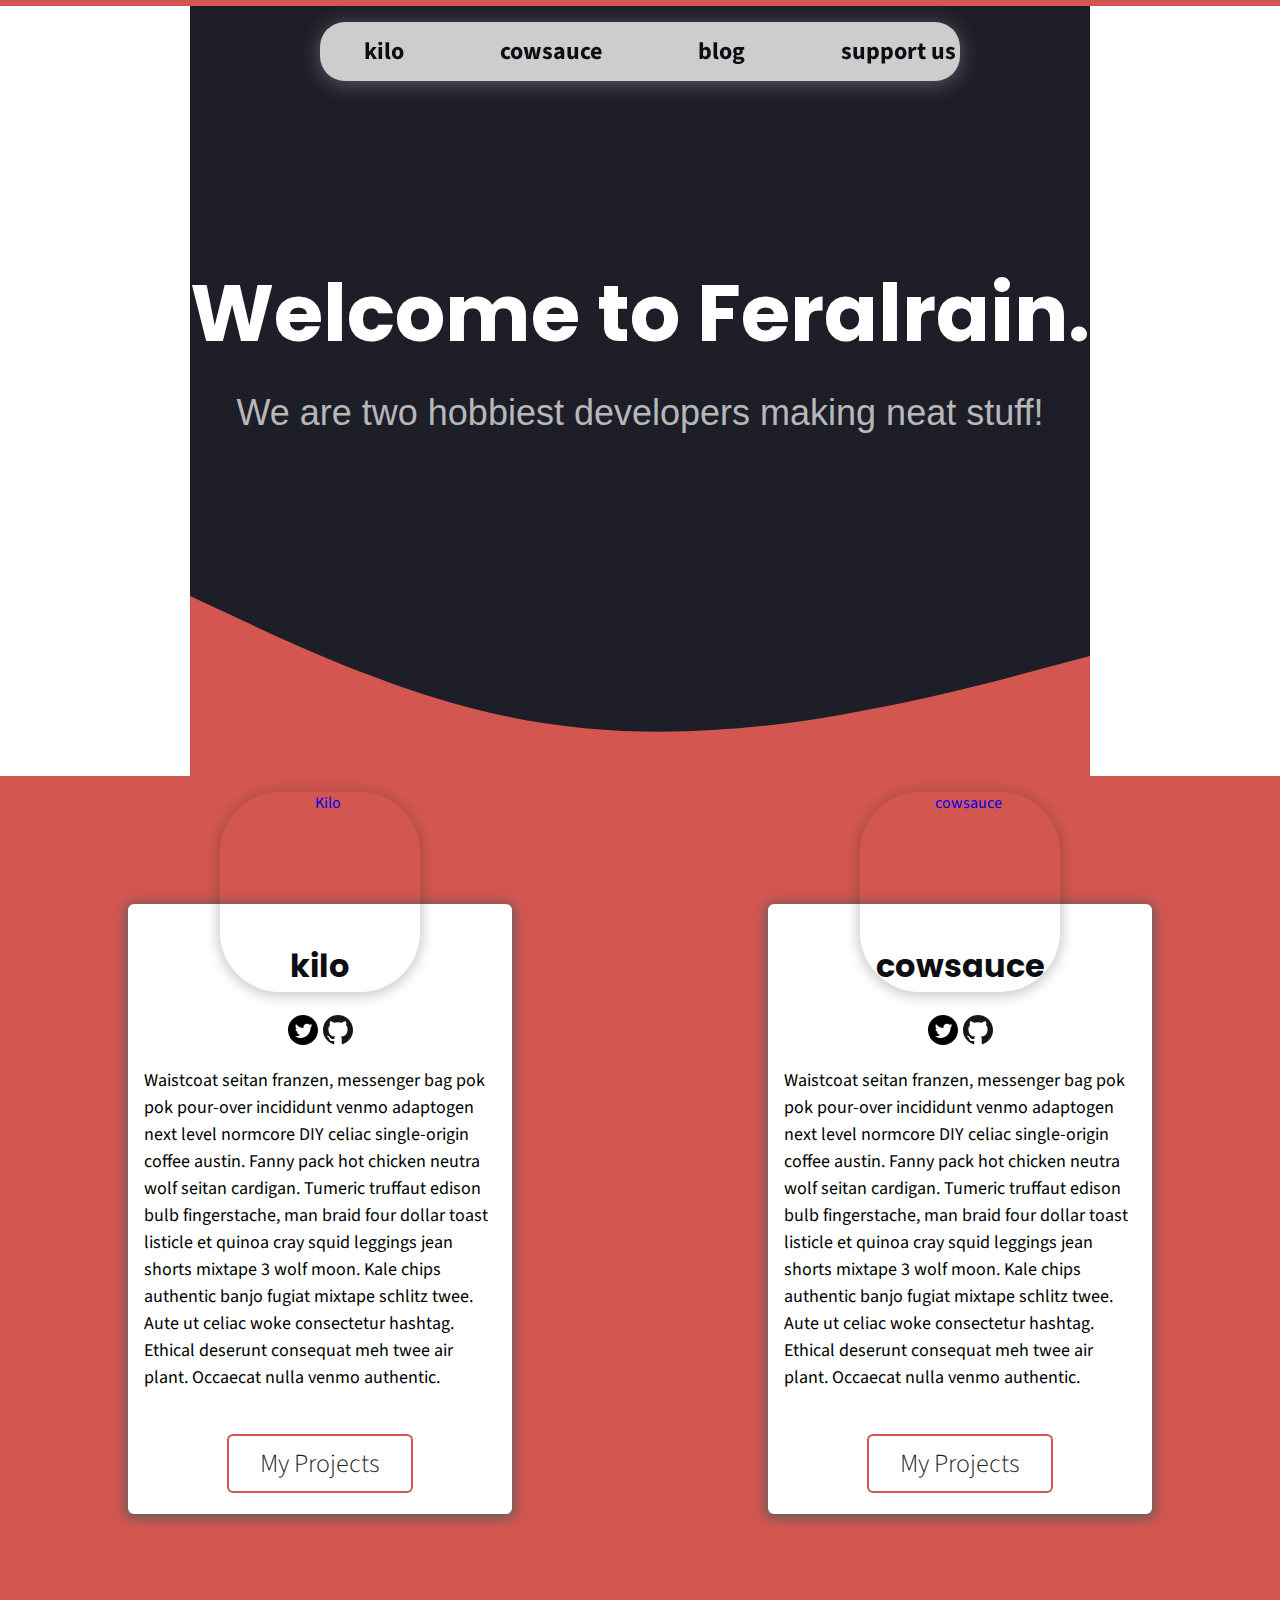
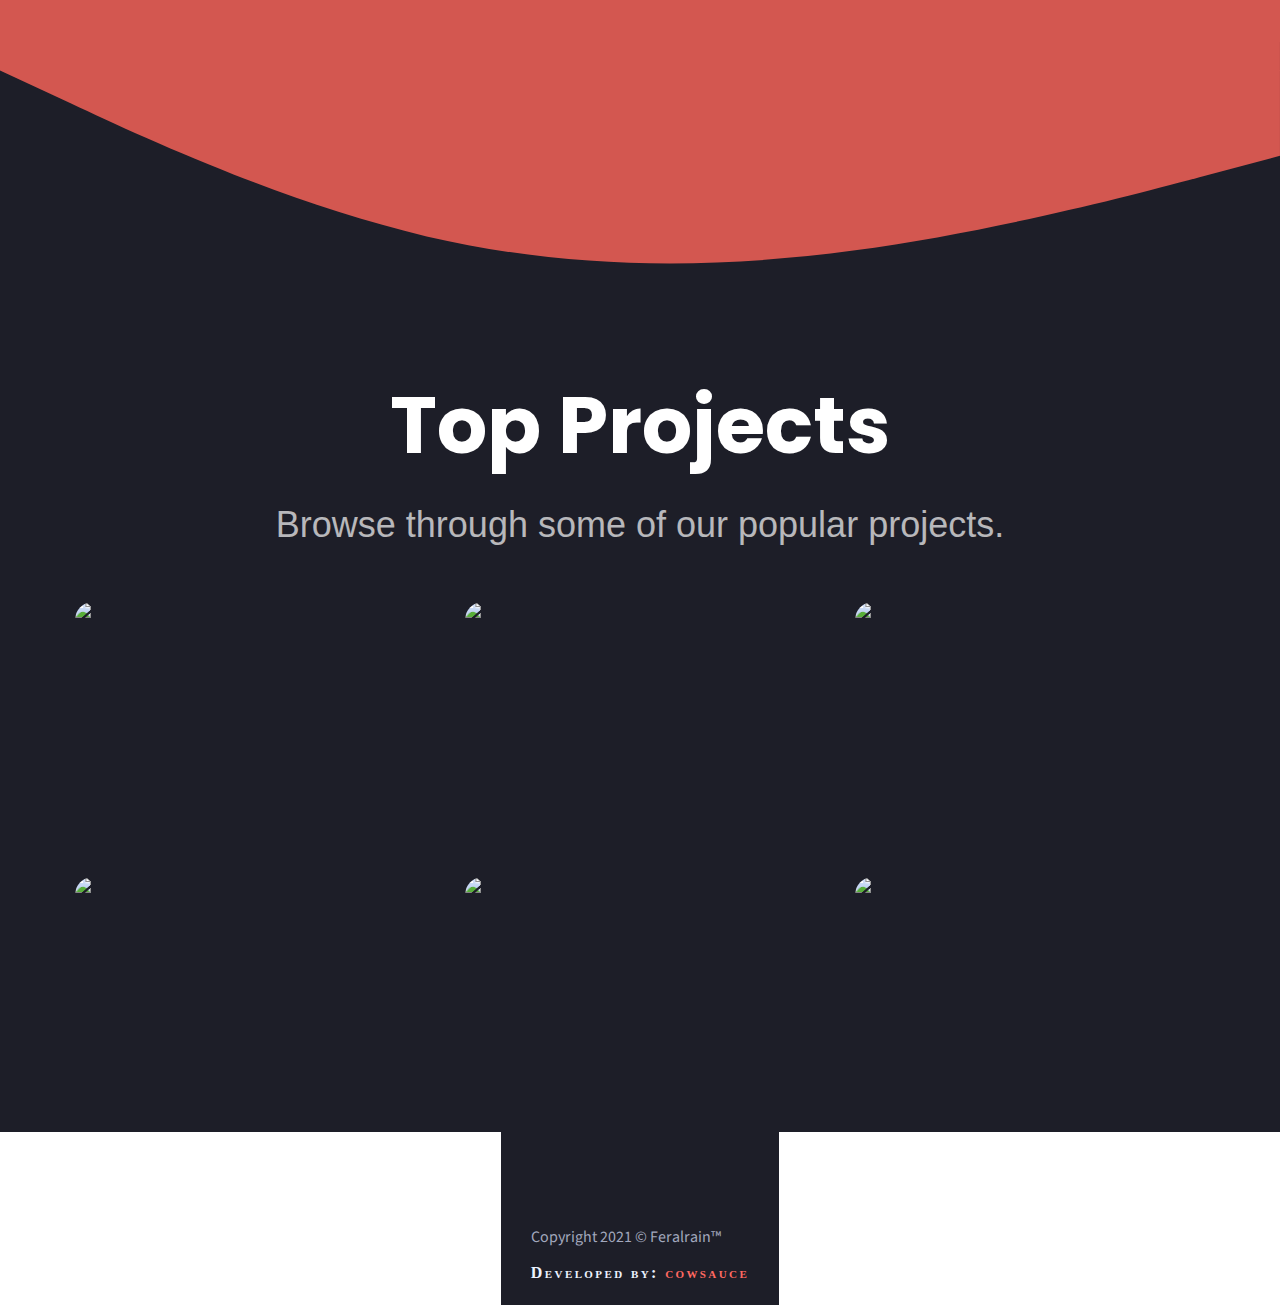
==== commit 65fbbf63: "Update index.html" ====
--- a/index.html
+++ b/index.html
@@ -15,13 +15,14 @@
         <meta charset="UTF-8">
         <meta name="viewport" content="width=device-width, initial-scale=1, shrink-to-fit=no">
         <meta name="propeller" content="da3fdafeb3a0f1ea42befd9f24edd1d3" />
-        <meta name="description" content="Check out what I've been working on!" />
+        <meta name="description" content="Two hobbiest deevelopers making neat stuff!"/>
         <meta name="abuseipdb-verification" content="VtHtNeUc" />
-        <meta name="keywords" content="cowsauce, sauceofcow, discord, feralrain" />
-
-        <meta property="og:title" content="cowsauce - Feralrain" />
-        <meta property="og:url" content="https://cowsauce.feralra.in" />
-        <meta property="og:description" content="Check out what I've been working on!" />
+        <meta name="keywords" content="" />
+
+        <meta property="og:title" content="Feralrain" />
+        <meta property="og:url" content="https://www.feralra.in" />
+        <meta property="og:description" content="Two hobbiest deevelopers making neat stuff!" />
+        <meta property="og:image" content="https://media.discordapp.net/attachments/645837126801424385/785311275675549706/Untitled_Artwork.png" />
         <meta property="og:type" content="object" />
 
 
@@ -137,7 +138,7 @@
             
                     </figure>
                 </a>
-                <a>
+                <a href="./bind">
                     <figure class="article">
             
                         <img src="https://membershipdrive.com/wp-content/uploads/2014/06/placeholder.png"/>
@@ -156,7 +157,7 @@
             
                     </figure>
                 </a>
-                <a>
+                <a href="https://cowsauce.feralra.in/briefstream">
                     <figure class="article">
             
                         <img src="https://membershipdrive.com/wp-content/uploads/2014/06/placeholder.png" />
@@ -174,7 +175,7 @@
                         </figcaption>
                     </figure>
                 </a>
-                <a>
+                <a href="https://discord.feralra.in/dapper">
                     <figure class="article">
             
                         <img src="https://membershipdrive.com/wp-content/uploads/2014/06/placeholder.png" />
@@ -193,18 +194,37 @@
             
                     </figure>
                 </a>
-                <a>
-                    <figure class="article">
-            
-                        <img src="https://membershipdrive.com/wp-content/uploads/2014/06/placeholder.png" />
-            
-                        <figcaption>
-            
-                            <h3>Placeholder</h3> <br>
+                <a href="https://kilo.feralra.in/icaria">
+                    <figure class="article">
+            
+                        <img src="https://membershipdrive.com/wp-content/uploads/2014/06/placeholder.png" />
+            
+                        <figcaption>
+            
+                            <h3>Icaria</h3> <br>
             
                             <p>
             
                                 Selfies crucifix vegan drinking vinegar, echo park yr tacos. Commodo brooklyn narwhal ramps skateboard synth pinterest distillery hell of ennui yr asymmetrical, tattooed quis poutine.
+            
+                            </p>
+            
+                        </figcaption>
+                    </figure>
+                </a>
+
+                <a href="https://cowsauce.feralra.in/covin">
+                    <figure class="article">
+            
+                        <img src="https://membershipdrive.com/wp-content/uploads/2014/06/placeholder.png" />
+            
+                        <figcaption>
+            
+                            <h3>Battlenaught Brawl</h3> <br>
+            
+                            <p>
+            
+                                Battlenaught Brawl is a new long-term RTS featuring resource management, fully featured combat, and the tension of time, all built directly into Discord.
             
                             </p>
             
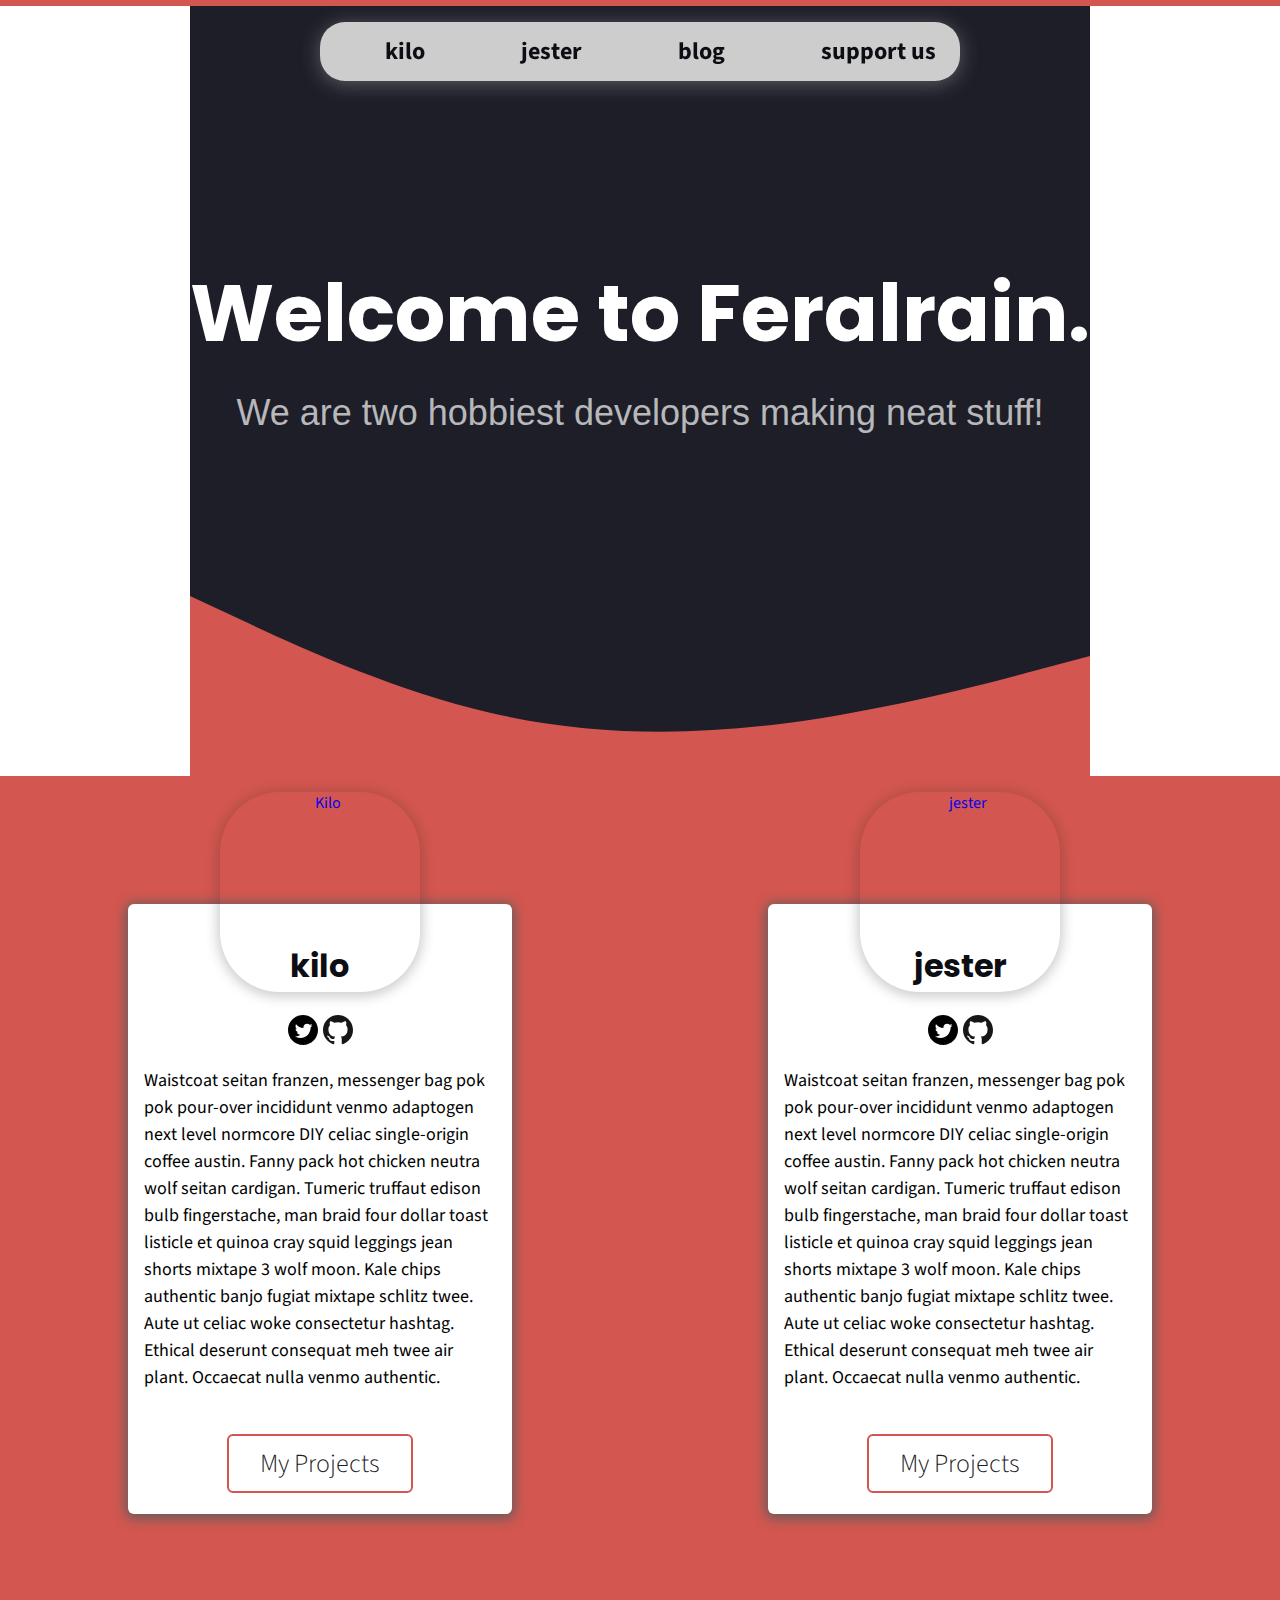
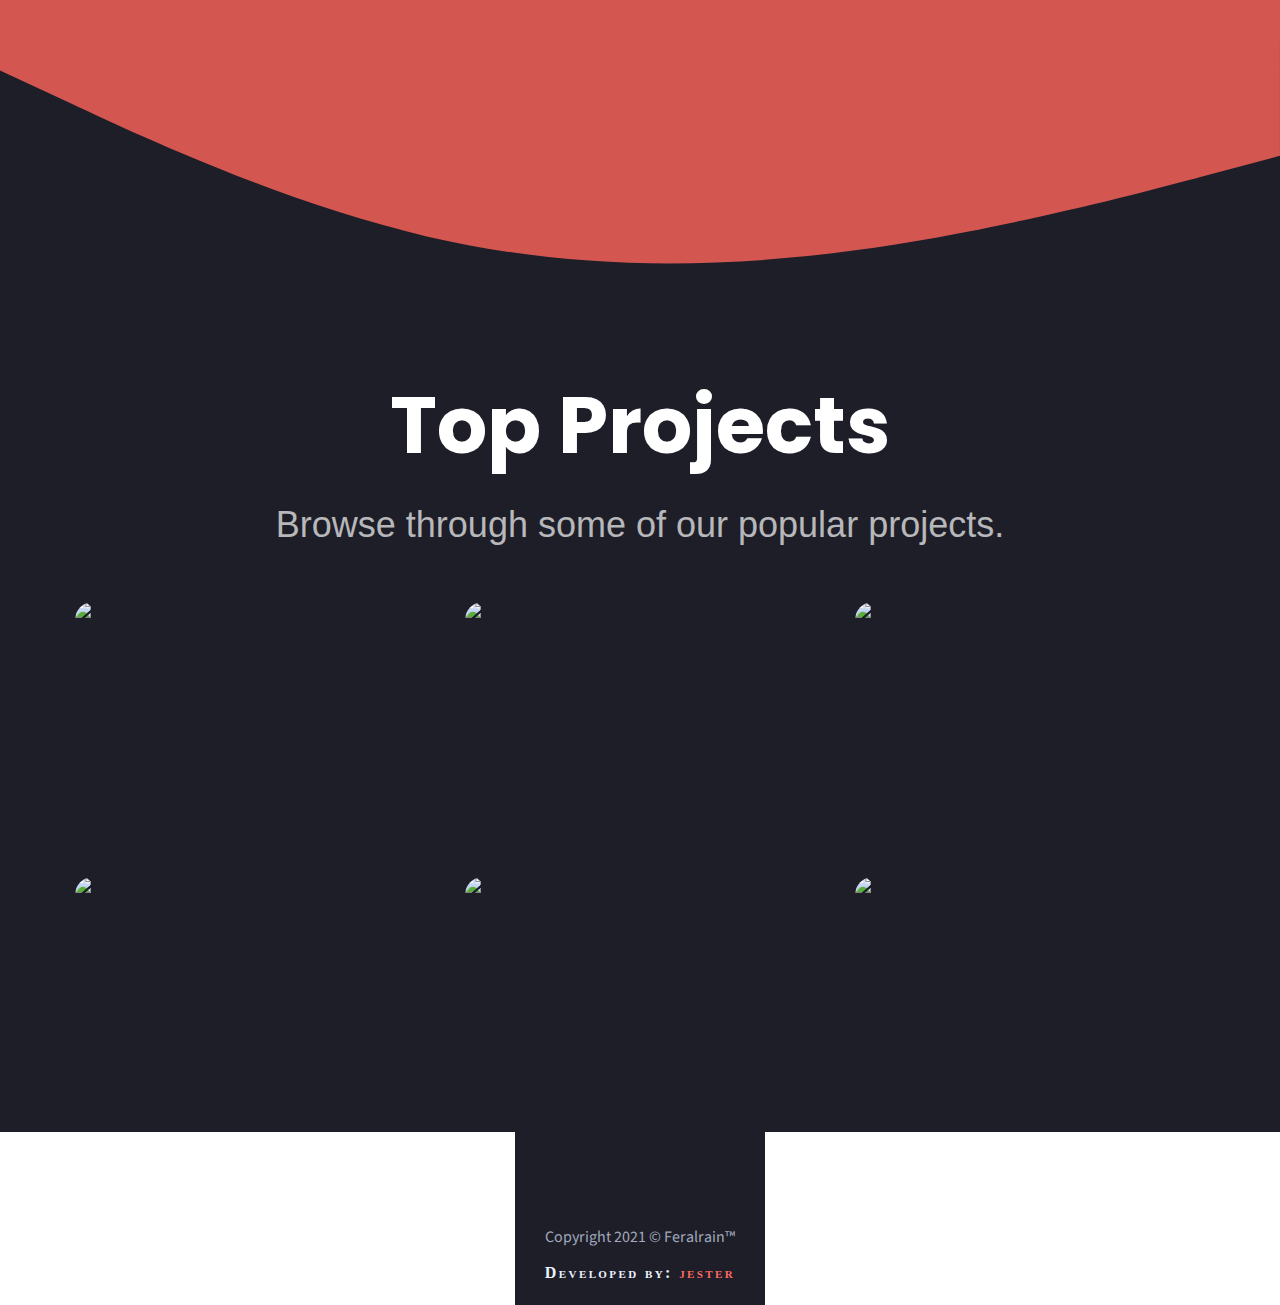
==== commit 092f9fe5: "update from cowsauce to jester" ====
--- a/index.html
+++ b/index.html
@@ -51,7 +51,7 @@
         <nav class="gray-block">
             <ul class="menu-bar">
                 <li><a href="https://kilo.feralra.in">kilo</a></li>
-                <li><a href="https://cowsauce.feralra.in">cowsauce</a></li>
+                <li><a href="https://jester.feralra.in">jester</a></li>
                 <li><a href="https://blog.feralra.in">blog</a></li>
                 <li><a href="https://support.feralra.in">support us</a></li>
             </ul>
@@ -89,9 +89,9 @@
 
             <div class="profile-card card">
         
-                <a href="https://cowsauce.feralra.in"><img id="profile-image" src="https://media.discordapp.net/attachments/690380243218858000/791939370508746772/Untitled149_20201222001930.png?width=874&height=986" alt="cowsauce"/></a>
-    
-                <h1>cowsauce</h1>
+                <a href="https://jester.feralra.in"><img id="profile-image" src="https://media.discordapp.net/attachments/690380243218858000/791939370508746772/Untitled149_20201222001930.png?width=874&height=986" alt="jester"/></a>
+    
+                <h1>jester</h1>
     
                 <div id="info-box">
                     <a href="http://twitter.com/sauceofcow/"><svg xmlns="http://www.w3.org/2000/svg" width="32" height="32" viewBox="0 0 512 512">
@@ -106,7 +106,7 @@
                     Waistcoat seitan franzen, messenger bag pok pok pour-over incididunt venmo adaptogen next level normcore DIY celiac single-origin coffee austin. Fanny pack hot chicken neutra wolf seitan cardigan. Tumeric truffaut edison bulb fingerstache, man braid four dollar toast listicle et quinoa cray squid leggings jean shorts mixtape 3 wolf moon. Kale chips authentic banjo fugiat mixtape schlitz twee. Aute ut celiac woke consectetur hashtag. Ethical deserunt consequat meh twee air plant. Occaecat nulla venmo authentic.
                 </p>
 
-                <a href="https://cowsauce.feralra.in/projects" class="button-outline">My Projects</a>
+                <a href="https://jester.feralra.in/projects" class="button-outline">My Projects</a>
             </div>
         </div>
 
@@ -157,7 +157,7 @@
             
                     </figure>
                 </a>
-                <a href="https://cowsauce.feralra.in/briefstream">
+                <a href="https://jester.feralra.in/briefstream">
                     <figure class="article">
             
                         <img src="https://membershipdrive.com/wp-content/uploads/2014/06/placeholder.png" />
@@ -213,7 +213,7 @@
                     </figure>
                 </a>
 
-                <a href="https://cowsauce.feralra.in/covin">
+                <a href="https://jester.feralra.in/covin">
                     <figure class="article">
             
                         <img src="https://membershipdrive.com/wp-content/uploads/2014/06/placeholder.png" />
@@ -239,7 +239,7 @@
                 <div class="footer1"> Copyright 2021 © Feralrain™ </div> <br/>
                 <div class="footer2">
                     Developed by: 
-                    <a href="https://cowsauce.feralra.in"> cowsauce </a> 
+                    <a href="https://jester.feralra.in"> jester </a> 
                 </div>
             </div>
         </footer>
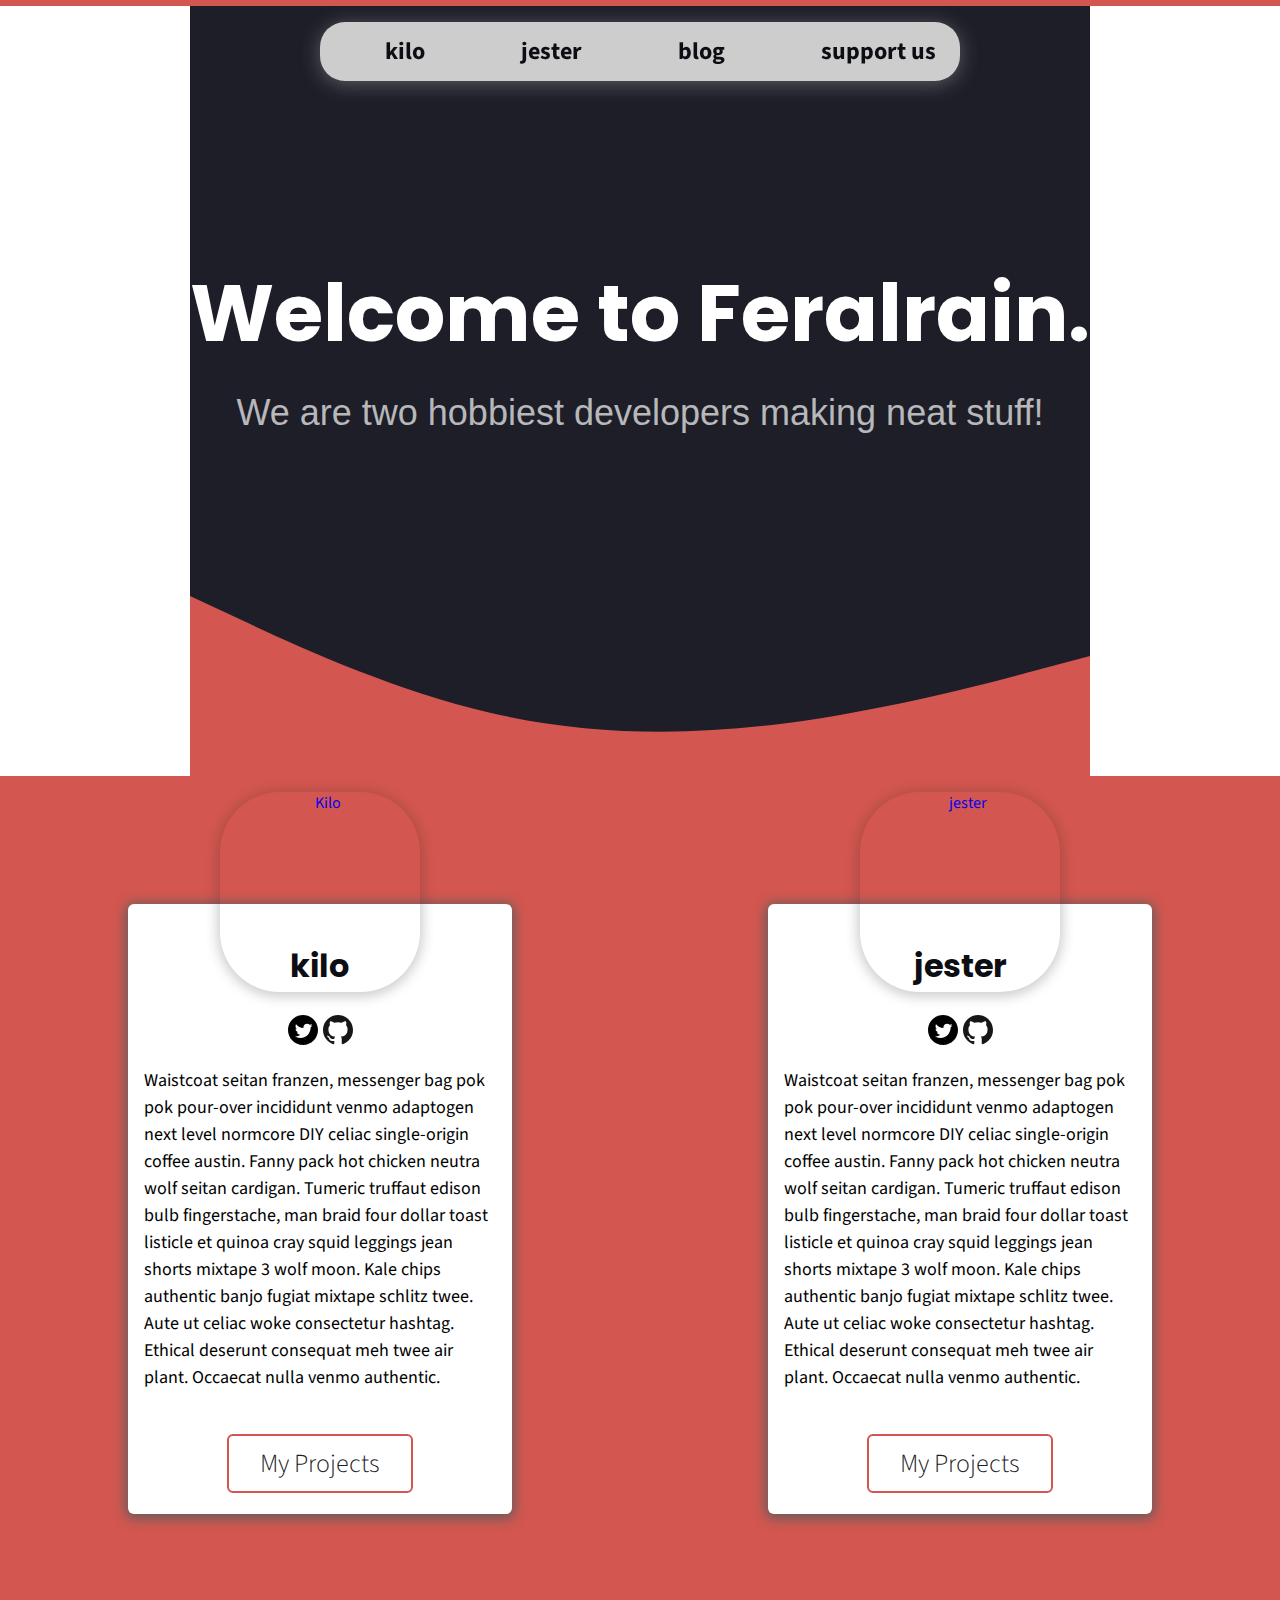
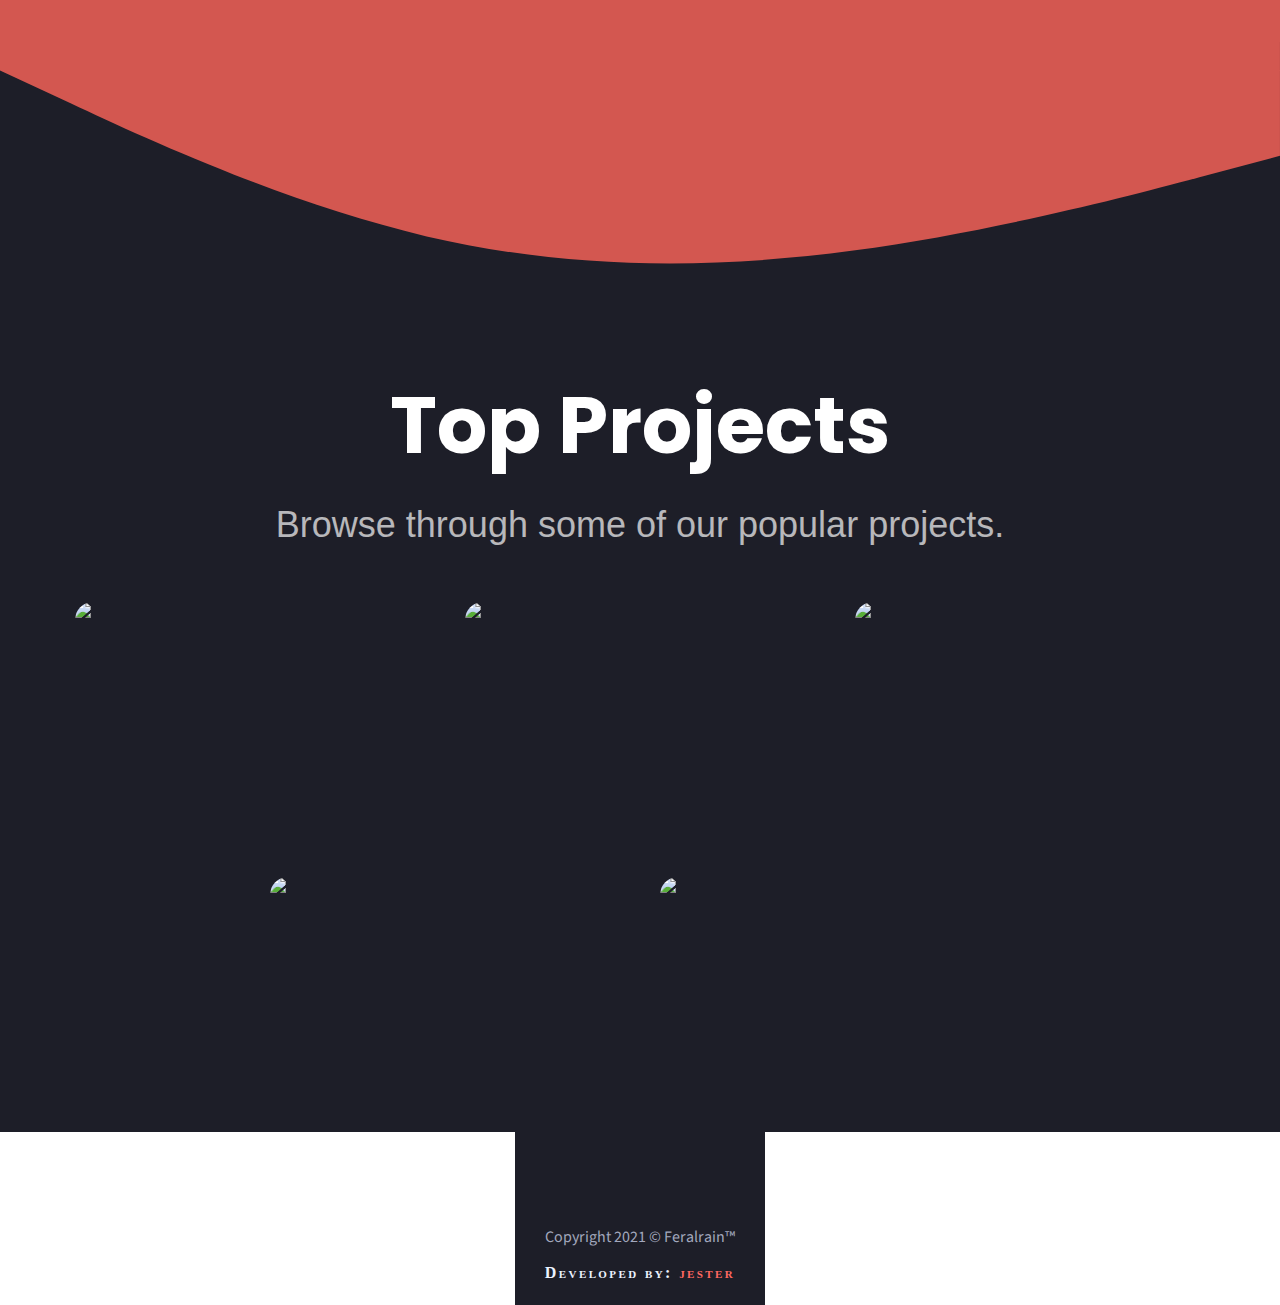
==== commit b1aa8b30: "Update index.html" ====
--- a/index.html
+++ b/index.html
@@ -117,27 +117,6 @@
             <p class="subtitle"> Browse through some of our popular projects. </p>
 
             <div class="project-carousel">
-                <a href="https://discord.feralra.in/engagecore">
-                    <figure class="article">
-
-                        <img src="https://membershipdrive.com/wp-content/uploads/2014/06/placeholder.png" />
-            
-                        <figcaption>
-            
-                            <h3>Engagecore</h3> <br>
-            
-                            <p>
-            
-                                This revolutionary addon transforms popular chat app Discord into your new all-in-one online education suite.
-                                <br>
-                                [COMING SOON]
-            
-                            </p>
-            
-                        </figcaption>
-            
-                    </figure>
-                </a>
                 <a href="./bind">
                     <figure class="article">
             
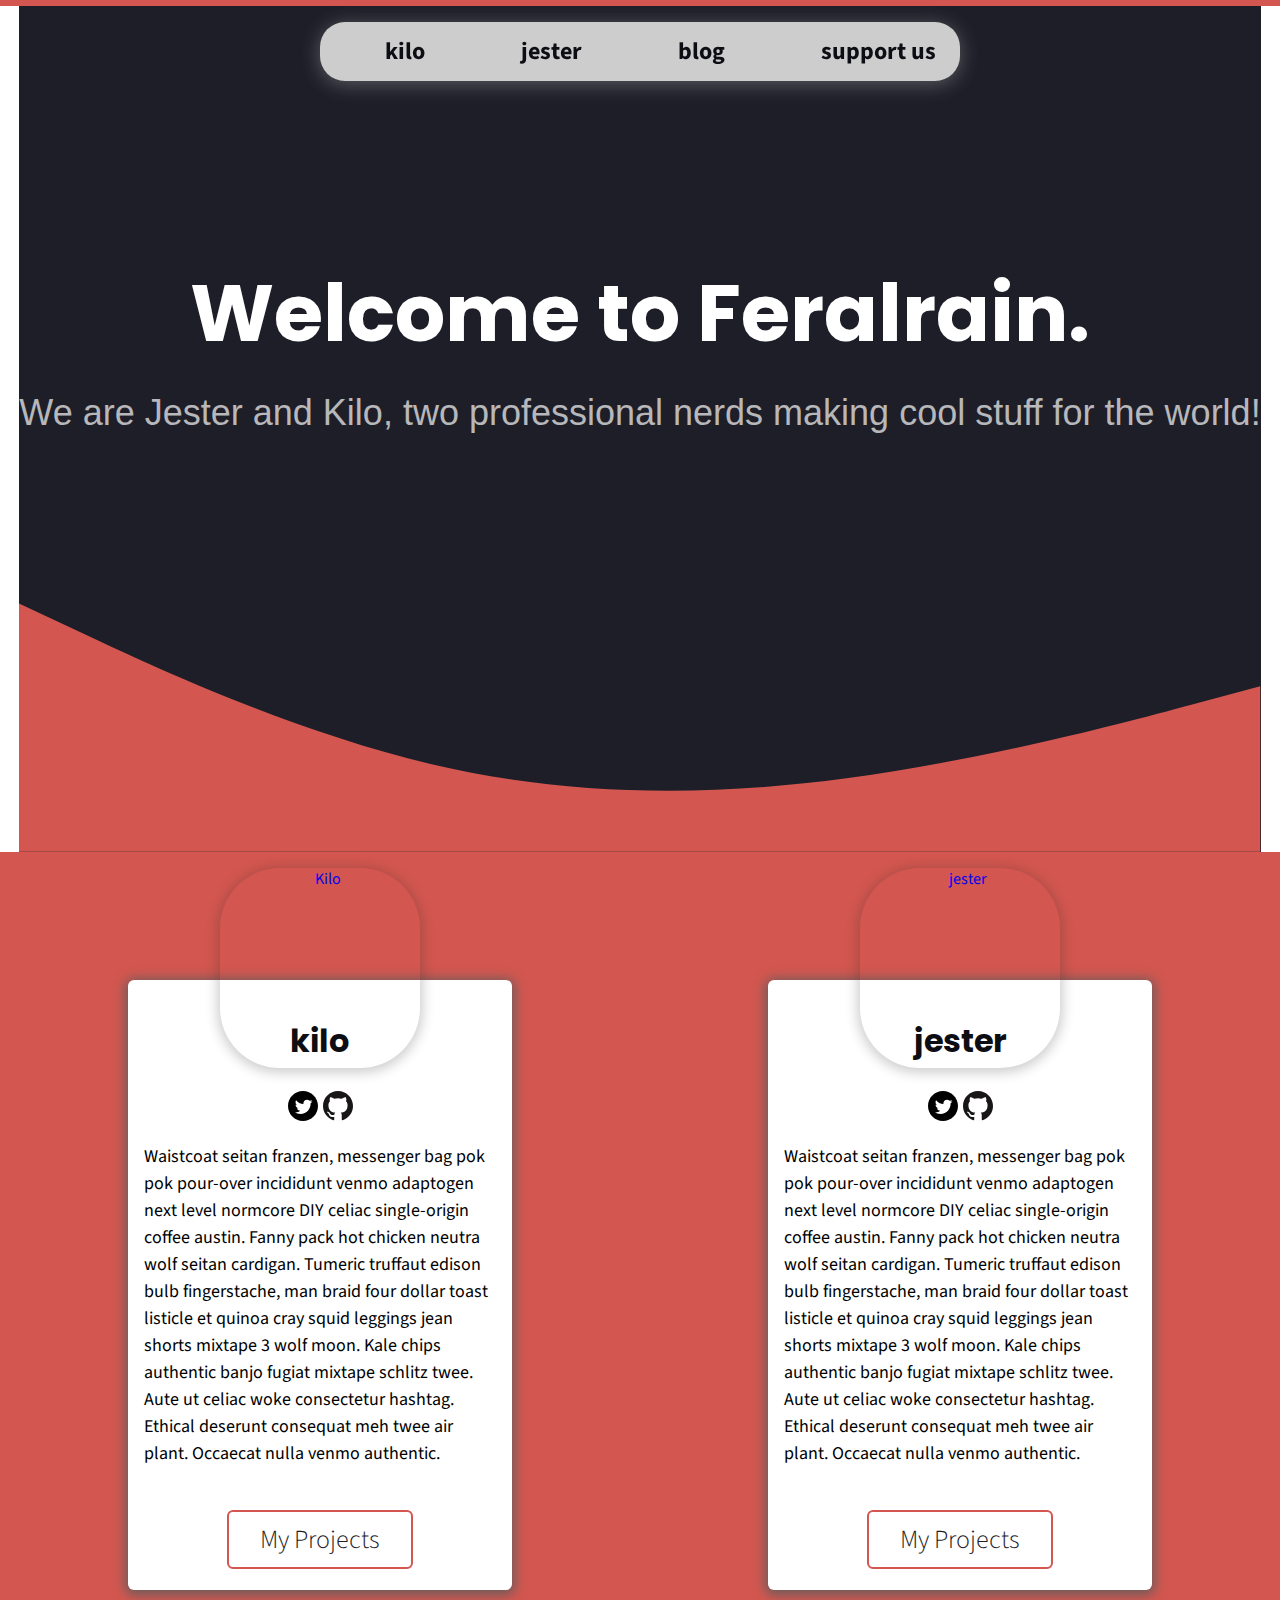
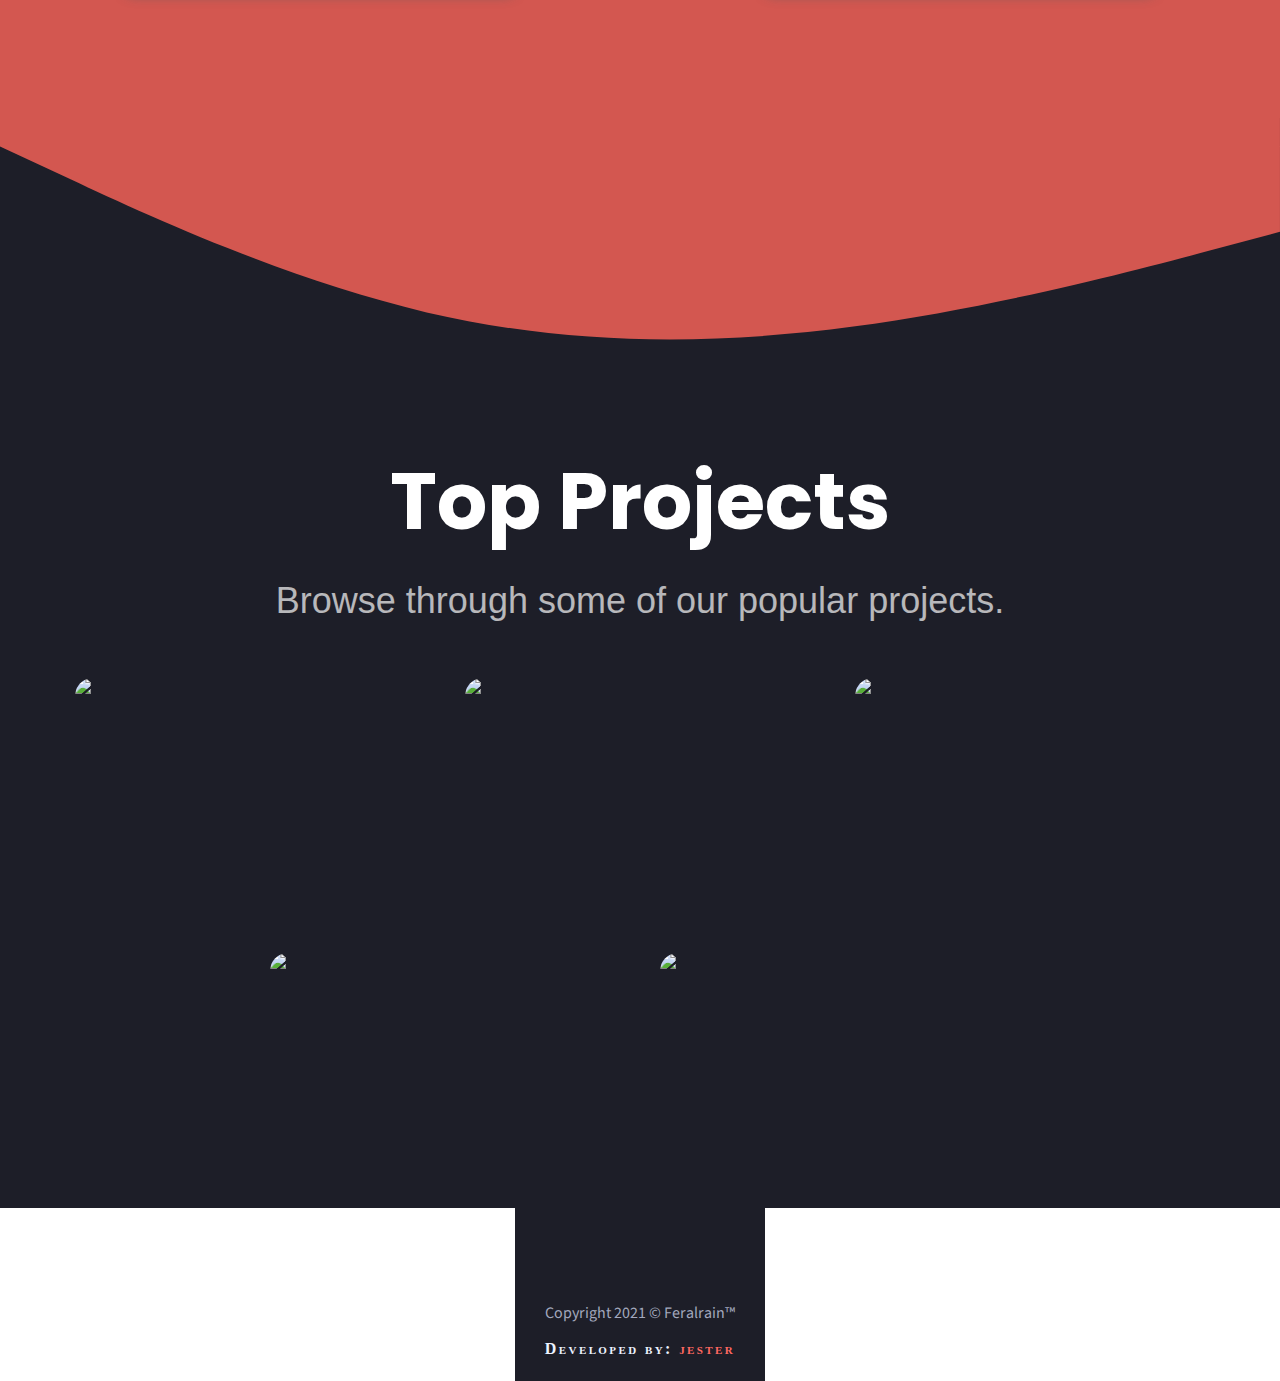
==== commit 3318cfb2: "Update index.html" ====
--- a/index.html
+++ b/index.html
@@ -59,7 +59,7 @@
         
         <div class="hero-center wave-bottom gray-block" style="padding-top: 13em !important;">
             <h1 class="title">Welcome to Feralrain.</h1>
-            <p class="subtitle">We are two hobbiest developers making neat stuff!</p>
+            <p class="subtitle">We are Jester and Kilo, two professional nerds making cool stuff for the world!</p>
             <div style="padding-top: 6.66em !important;"></div>
             <svg xmlns="http://www.w3.org/2000/svg" viewBox="0 0 1440 320"><path fill="#d35750" fill-opacity="1" d="M0,32L80,69.3C160,107,320,181,480,218.7C640,256,800,256,960,234.7C1120,213,1280,171,1360,149.3L1440,128L1440,320L1360,320C1280,320,1120,320,960,320C800,320,640,320,480,320C320,320,160,320,80,320L0,320Z"></path></svg>
         </div>
@@ -89,7 +89,7 @@
 
             <div class="profile-card card">
         
-                <a href="https://jester.feralra.in"><img id="profile-image" src="https://media.discordapp.net/attachments/690380243218858000/791939370508746772/Untitled149_20201222001930.png?width=874&height=986" alt="jester"/></a>
+                <a href="https://jester.feralra.in"><img id="profile-image" src="https://media.discordapp.net/attachments/845446586867908658/902377976648319056/image0.png?width=874&height=986" alt="jester"/></a>
     
                 <h1>jester</h1>
     
